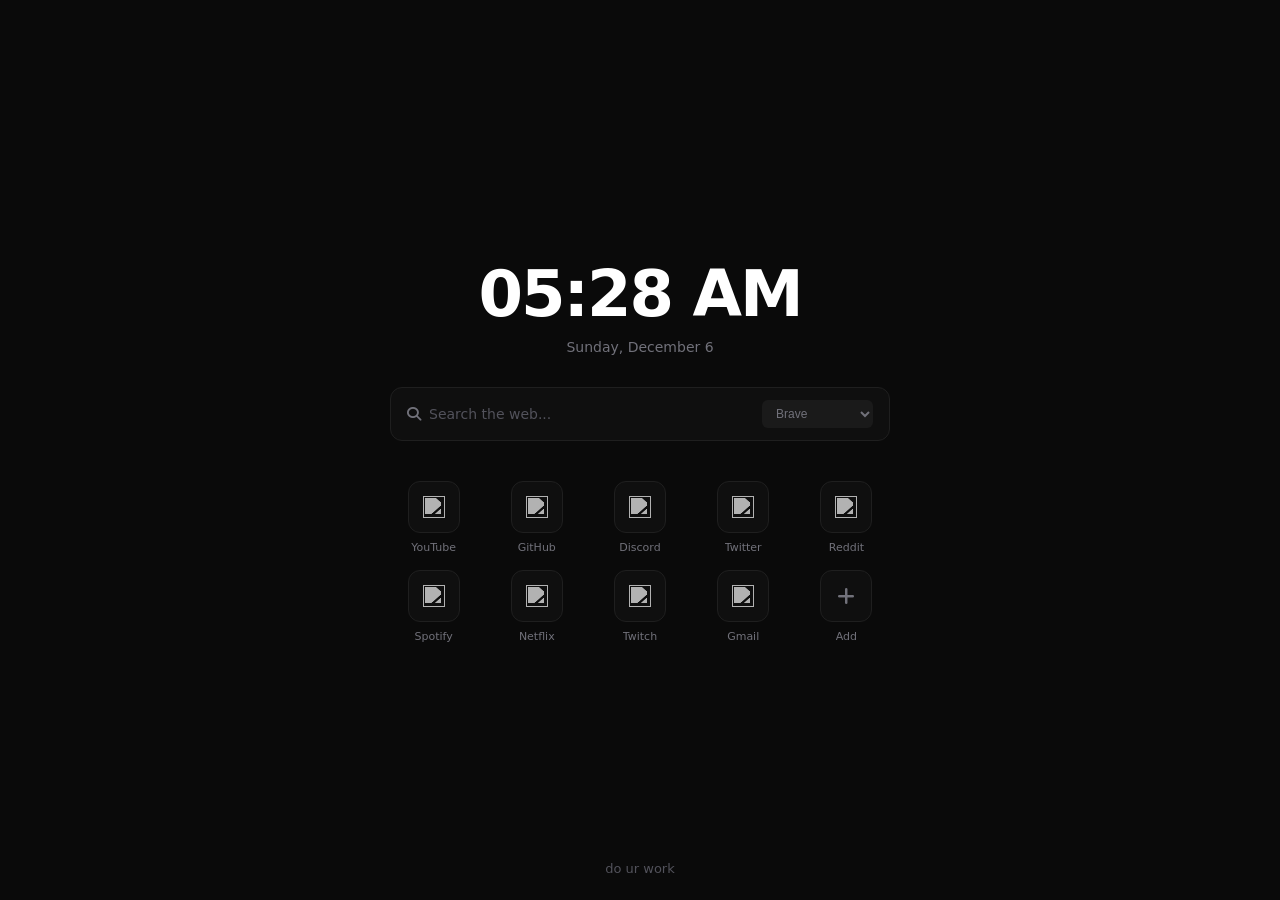
==== NT.html @ 21b17414 "ultra fixes!" ====
<!DOCTYPE html>
<html lang="en">

<head>
  <meta charset="UTF-8">
  <title>IXL | Dashboard</title>
  <link rel="stylesheet" href="https://cdnjs.cloudflare.com/ajax/libs/font-awesome/6.4.0/css/all.min.css">
  <style>
    * {
      box-sizing: border-box;
      margin: 0;
      padding: 0;
    }

    body {
      font-family: 'Inter', system-ui, sans-serif;
      background: #0a0a0a;
      color: #e4e4e7;
      min-height: 100vh;
      display: flex;
      flex-direction: column;
      align-items: center;
      justify-content: center;
      padding: 40px 20px;
    }

    .clock {
      font-size: 4rem;
      font-weight: 600;
      letter-spacing: -2px;
      margin-bottom: 8px;
      color: #ffffff;
    }

    .date {
      font-size: 14px;
      color: #71717a;
      margin-bottom: 32px;
    }

    .search-box {
      display: flex;
      align-items: center;
      gap: 8px;
      background: #0f0f0f;
      border: 1px solid #1f1f1f;
      border-radius: 12px;
      padding: 12px 16px;
      width: 100%;
      max-width: 500px;
      margin-bottom: 40px;
    }

    .search-box i {
      color: #71717a;
      font-size: 14px;
    }

    .search-box input {
      flex: 1;
      background: transparent;
      border: none;
      outline: none;
      color: #e4e4e7;
      font-size: 14px;
      font-family: inherit;
    }

    .search-box input::placeholder {
      color: #52525b;
    }

    .search-box select {
      background: #1a1a1a;
      border: none;
      border-radius: 6px;
      color: #71717a;
      padding: 6px 10px;
      font-size: 12px;
      cursor: pointer;
      outline: none;
    }

    .shortcuts {
      display: grid;
      grid-template-columns: repeat(5, 1fr);
      gap: 16px;
      max-width: 500px;
      width: 100%;
    }

    .shortcut {
      display: flex;
      flex-direction: column;
      align-items: center;
      gap: 8px;
      text-decoration: none;
      cursor: pointer;
    }

    .shortcut-icon {
      width: 52px;
      height: 52px;
      background: #0f0f0f;
      border: 1px solid #1f1f1f;
      border-radius: 12px;
      display: flex;
      align-items: center;
      justify-content: center;
      transition: all 0.15s;
    }

    .shortcut:hover .shortcut-icon {
      background: #1a1a1a;
      transform: translateY(-2px);
    }

    .shortcut-icon img {
      width: 22px;
      height: 22px;
      filter: brightness(0) invert(0.7);
    }

    .shortcut-icon i {
      font-size: 20px;
      color: #71717a;
    }

    .shortcut-label {
      font-size: 11px;
      color: #71717a;
      text-align: center;
      max-width: 60px;
      overflow: hidden;
      text-overflow: ellipsis;
      white-space: nowrap;
    }

    .shortcut:hover .shortcut-label {
      color: #e4e4e7;
    }

    .quote {
      position: fixed;
      bottom: 24px;
      font-size: 13px;
      color: #52525b;
      max-width: 400px;
      text-align: center;
    }

    .loader {
      position: fixed;
      inset: 0;
      background: rgba(0, 0, 0, 0.9);
      display: none;
      align-items: center;
      justify-content: center;
      z-index: 100;
    }

    .loader.show {
      display: flex;
    }

    .spinner {
      width: 32px;
      height: 32px;
      border: 2px solid #1f1f1f;
      border-top-color: #ffffff;
      border-radius: 50%;
      animation: spin 0.8s linear infinite;
    }

    @keyframes spin {
      to {
        transform: rotate(360deg);
      }
    }
  </style>
</head>

<body>
  <div class="loader" id="loader">
    <div class="spinner"></div>
  </div>

  <div class="clock" id="clock">00:00</div>
  <div class="date" id="date"></div>

  <form class="search-box" id="searchForm">
    <i class="fa-solid fa-magnifying-glass"></i>
    <input type="text" id="searchInput" placeholder="Search the web..." autocomplete="off">
    <select id="engine">
      <option value="https://search.brave.com/search?q=">Brave</option>
      <option value="https://duckduckgo.com/?q=">DuckDuckGo</option>
      <option value="https://www.bing.com/search?q=">Bing</option>
      <option value="https://www.qwant.com/?q=">Qwant</option>
    </select>
  </form>

  <div class="shortcuts" id="shortcuts">
    <a class="shortcut" data-url="https://youtube.com">
      <div class="shortcut-icon"><img src="https://cdn.jsdelivr.net/gh/simple-icons/simple-icons/icons/youtube.svg">
      </div>
      <span class="shortcut-label">YouTube</span>
    </a>
    <a class="shortcut" data-url="https://github.com">
      <div class="shortcut-icon"><img src="https://cdn.jsdelivr.net/gh/simple-icons/simple-icons/icons/github.svg">
      </div>
      <span class="shortcut-label">GitHub</span>
    </a>
    <a class="shortcut" data-url="https://discord.com">
      <div class="shortcut-icon"><img src="https://cdn.jsdelivr.net/gh/simple-icons/simple-icons/icons/discord.svg">
      </div>
      <span class="shortcut-label">Discord</span>
    </a>
    <a class="shortcut" data-url="https://twitter.com">
      <div class="shortcut-icon"><img src="https://cdn.jsdelivr.net/gh/simple-icons/simple-icons/icons/x.svg"></div>
      <span class="shortcut-label">Twitter</span>
    </a>
    <a class="shortcut" data-url="https://reddit.com">
      <div class="shortcut-icon"><img src="https://cdn.jsdelivr.net/gh/simple-icons/simple-icons/icons/reddit.svg">
      </div>
      <span class="shortcut-label">Reddit</span>
    </a>
    <a class="shortcut" data-url="https://spotify.com">
      <div class="shortcut-icon"><img src="https://cdn.jsdelivr.net/gh/simple-icons/simple-icons/icons/spotify.svg">
      </div>
      <span class="shortcut-label">Spotify</span>
    </a>
    <a class="shortcut" data-url="https://netflix.com">
      <div class="shortcut-icon"><img src="https://cdn.jsdelivr.net/gh/simple-icons/simple-icons/icons/netflix.svg">
      </div>
      <span class="shortcut-label">Netflix</span>
    </a>
    <a class="shortcut" data-url="https://twitch.tv">
      <div class="shortcut-icon"><img src="https://cdn.jsdelivr.net/gh/simple-icons/simple-icons/icons/twitch.svg">
      </div>
      <span class="shortcut-label">Twitch</span>
    </a>
    <a class="shortcut" data-url="https://mail.google.com">
      <div class="shortcut-icon"><img src="https://cdn.jsdelivr.net/gh/simple-icons/simple-icons/icons/gmail.svg"></div>
      <span class="shortcut-label">Gmail</span>
    </a>
    <div class="shortcut" id="addShortcut">
      <div class="shortcut-icon"><i class="fa-solid fa-plus"></i></div>
      <span class="shortcut-label">Add</span>
    </div>
  </div>

  <div class="quote" id="quote"></div>

  <script>
    const $ = s => document.querySelector(s);
    const nav = url => {
      // When framed inside the proxy browser, ask the parent to navigate the
      // active Scramjet tab. When opened standalone, navigate directly.
      try {
        if (window.parent && window.parent !== window) {
          $('#loader').classList.add('show');
          window.parent.postMessage({ type: 'navigate', url }, '*');
          return;
        }
      } catch {}
      window.location.href = url;
    };

    // Clock
function updateClock() {
  const now = new Date();

  $('#clock').textContent = now.toLocaleTimeString('en-US', {
    hour: '2-digit', 
    minute: '2-digit',
    hour12: true
  });

  $('#date').textContent = now.toLocaleDateString('en-US', {
    weekday: 'long',
    month: 'long',
    day: 'numeric'
  });
}

updateClock();
setInterval(updateClock, 1000);

    // Search
    const ENGINES = {
      brave: "https://search.brave.com/search?q=",
      duckduckgo: "https://duckduckgo.com/?q=",
      google: "https://www.google.com/search?q=",
      bing: "https://www.bing.com/search?q=",
      qwant: "https://www.qwant.com/?q=",
    };
    try {
      const saved = JSON.parse(localStorage.getItem("searchEngine") || '"brave"');
      if (ENGINES[saved]) $('#engine').value = ENGINES[saved];
    } catch {}
    $('#searchForm').onsubmit = e => {
      e.preventDefault();
      const q = $('#searchInput').value.trim();
      if (q) nav($('#engine').value + encodeURIComponent(q));
    };

    // Shortcuts
    $('#shortcuts').onclick = e => {
      const shortcut = e.target.closest('.shortcut[data-url]');
      const addBtn = e.target.closest('#addShortcut');

      if (shortcut) {
        e.preventDefault();
        nav(shortcut.dataset.url);
      } else if (addBtn) {
        const name = prompt("Shortcut name:");
        if (!name) return;
        let url = prompt("URL:");
        if (!url) return;
        if (!url.startsWith('http')) url = 'https://' + url;

        const shortcuts = JSON.parse(localStorage.getItem('shortcuts') || '[]');
        shortcuts.push({ name, url });
        localStorage.setItem('shortcuts', JSON.stringify(shortcuts));
        renderCustom();
      }
    };

    function renderCustom() {
      document.querySelectorAll('.custom-shortcut').forEach(e => e.remove());
      const shortcuts = JSON.parse(localStorage.getItem('shortcuts') || '[]');
      const addBtn = $('#addShortcut');

      shortcuts.forEach(s => {
        const div = document.createElement('div');
        div.className = 'shortcut custom-shortcut';
        div.dataset.url = s.url;
        const icon = document.createElement('div');
        icon.className = 'shortcut-icon';
        icon.innerHTML = '<i class="fa-solid fa-link"></i>';
        const label = document.createElement('span');
        label.className = 'shortcut-label';
        label.textContent = s.name;
        div.appendChild(icon);
        div.appendChild(label);
        addBtn.before(div);
      });
    }

    // Quote
    const quotes = [
    "so tuff",
    "it is what it is",
    "do ur work",
    "this is what happens when u dont touch grass",
    "FULL BOX",
    "FULL PIECE",
    "200!",
    "press esc + refresh + power button for hacks",
    "press ctrl+x to hide your screen",
    "change the tab title and favicon in settings",
    "TEACHERR!",
    "lebron lebron lebronn james",
    "lebron is OUR goat"
];
    $('#quote').textContent = quotes[Math.floor(Math.random() * quotes.length)];

    renderCustom();
  </script>
</body>

</html>
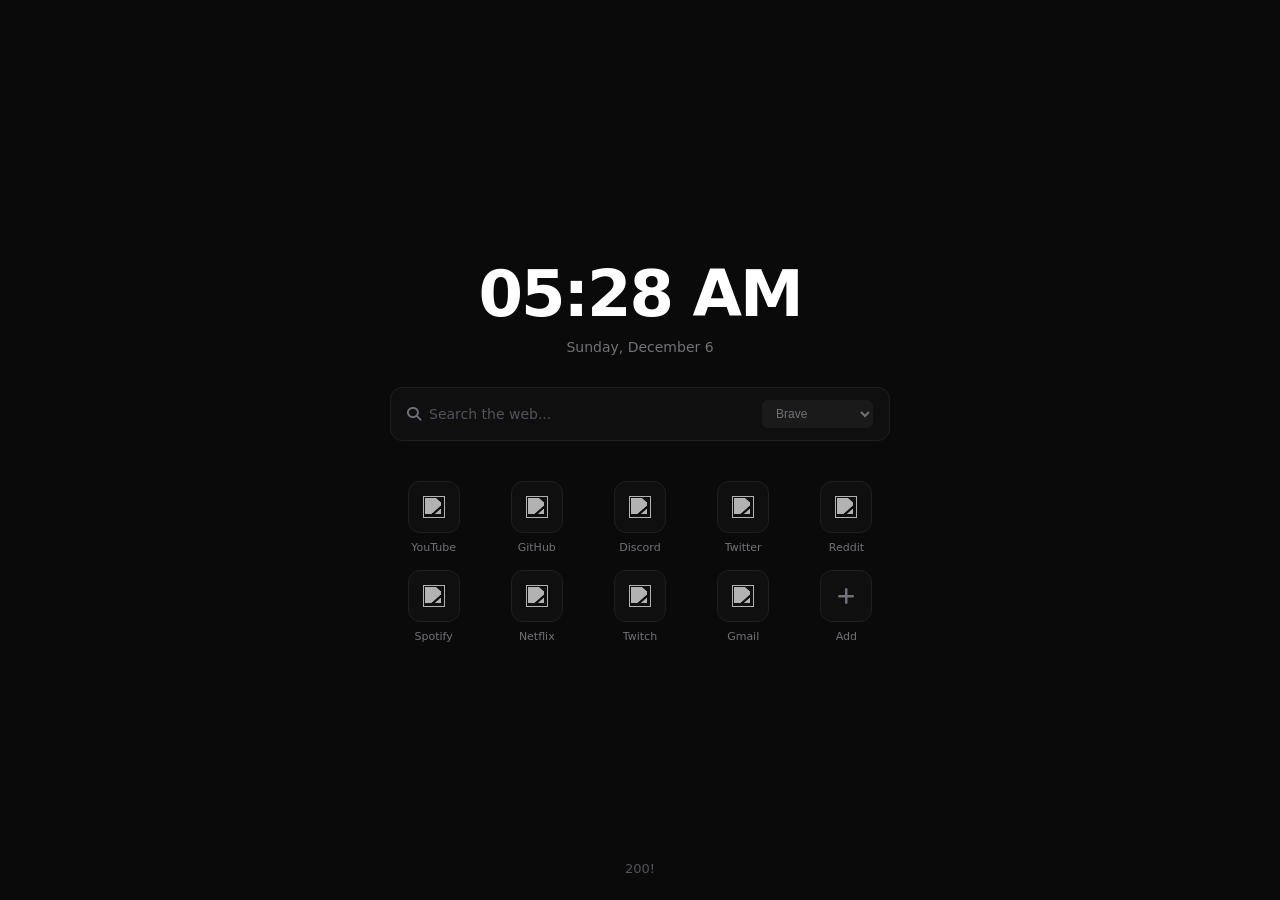
==== commit 2ac0e654: "Update social media links in NT.html" ====
--- a/NT.html
+++ b/NT.html
@@ -215,11 +215,11 @@
       </div>
       <span class="shortcut-label">Discord</span>
     </a>
-    <a class="shortcut" data-url="https://twitter.com">
+    <a class="shortcut" data-url="https://x.com">
       <div class="shortcut-icon"><img src="https://cdn.jsdelivr.net/gh/simple-icons/simple-icons/icons/x.svg"></div>
       <span class="shortcut-label">Twitter</span>
     </a>
-    <a class="shortcut" data-url="https://reddit.com">
+    <a class="shortcut" data-url="https://reddit-viewer.com">
       <div class="shortcut-icon"><img src="https://cdn.jsdelivr.net/gh/simple-icons/simple-icons/icons/reddit.svg">
       </div>
       <span class="shortcut-label">Reddit</span>
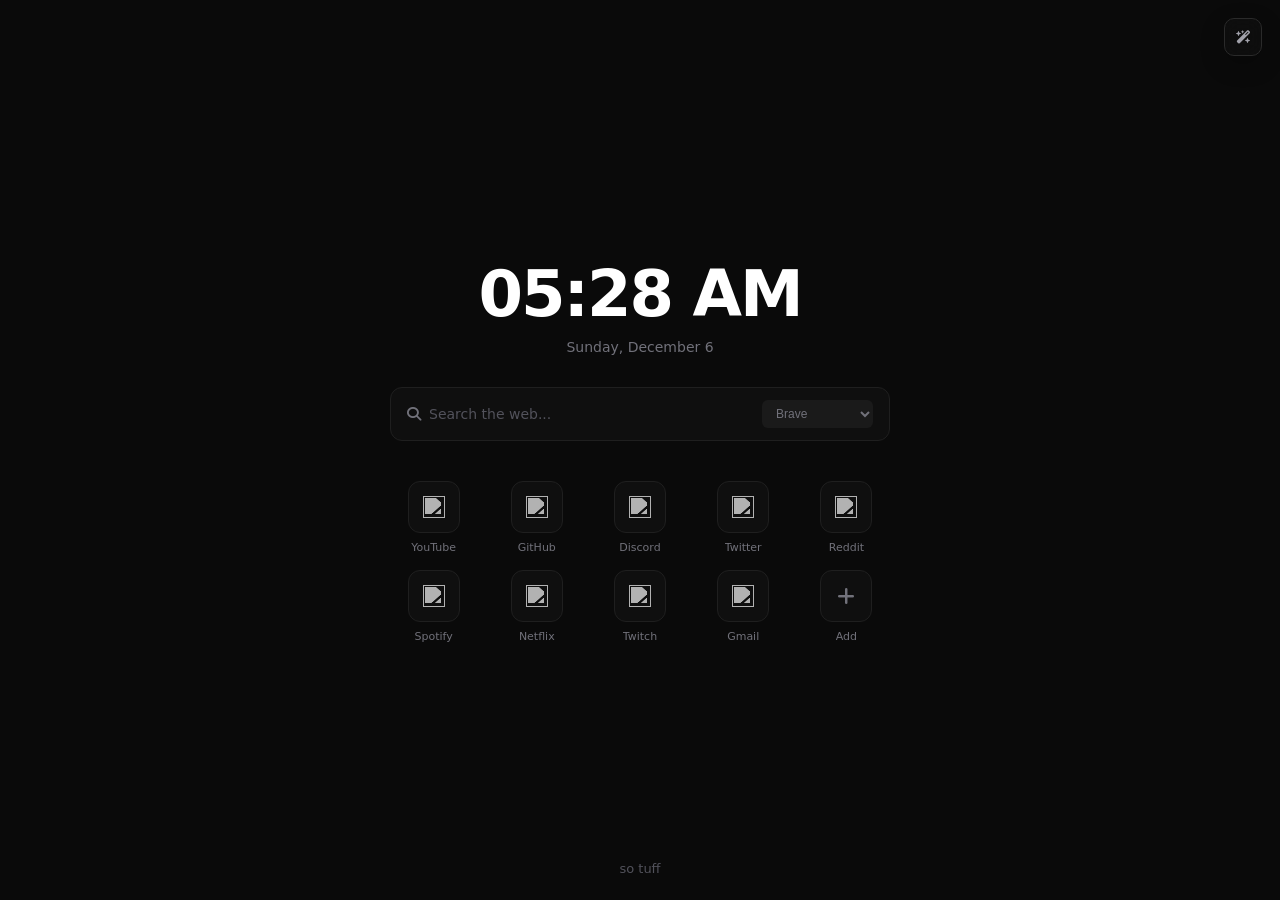
==== commit ba1d366c: "themes and new tab backgrounds" ====
--- a/NT.html
+++ b/NT.html
@@ -15,6 +15,9 @@
     body {
       font-family: 'Inter', system-ui, sans-serif;
       background: #0a0a0a;
+      background-size: cover;
+      background-position: center;
+      background-attachment: fixed;
       color: #e4e4e7;
       min-height: 100vh;
       display: flex;
@@ -89,7 +92,127 @@
       width: 100%;
     }
 
+    .page-controls {
+      position: fixed;
+      top: 64px;
+      right: 18px;
+      min-width: 220px;
+      padding: 10px;
+      background: rgba(15, 15, 15, 0.86);
+      border: 1px solid #2a2a2a;
+      border-radius: 12px;
+      box-shadow: 0 12px 32px rgba(0, 0, 0, 0.28);
+      backdrop-filter: blur(12px);
+      z-index: 2;
+    }
+
+    .page-controls.is-hidden {
+      display: none;
+    }
+
+    #appearanceToggle {
+      position: fixed;
+      top: 18px;
+      right: 18px;
+      width: 38px;
+      height: 38px;
+      border: 1px solid #2a2a2a;
+      border-radius: 10px;
+      background: rgba(15, 15, 15, 0.9);
+      color: #a1a1aa;
+      cursor: pointer;
+      box-shadow: 0 8px 24px rgba(0, 0, 0, 0.24);
+      backdrop-filter: blur(12px);
+      z-index: 3;
+    }
+
+    #appearanceToggle:hover,
+    #appearanceToggle[aria-expanded="true"] {
+      border-color: #52525b;
+      color: #e4e4e7;
+      background: #1a1a1a;
+    }
+
+    .appearance-heading {
+      display: flex;
+      align-items: center;
+      gap: 7px;
+      margin: 0 2px 8px;
+      color: #e4e4e7;
+      font-size: 12px;
+      font-weight: 600;
+    }
+
+    .appearance-heading i {
+      color: #8b5cf6;
+      font-size: 11px;
+    }
+
+    .appearance-actions {
+      display: grid;
+      grid-template-columns: 1fr 1fr;
+      gap: 6px;
+    }
+
+    .appearance-actions button,
+    .color-control {
+      display: flex;
+      align-items: center;
+      justify-content: center;
+      gap: 7px;
+      height: 32px;
+      padding: 0 9px;
+      background: #0f0f0f;
+      border: 1px solid #2a2a2a;
+      border-radius: 7px;
+      color: #e4e4e7;
+      font: inherit;
+      font-size: 11px;
+      cursor: pointer;
+    }
+
+    .color-control {
+      justify-content: flex-start;
+      grid-column: 1 / -1;
+      color: #a1a1aa;
+    }
+
+    .color-control input {
+      width: 25px;
+      height: 22px;
+      margin-left: auto;
+      padding: 2px;
+      border: 1px solid #3f3f46;
+      border-radius: 5px;
+      background: transparent;
+      cursor: pointer;
+    }
+
+    .appearance-actions button:hover,
+    .color-control:hover {
+      background: #1a1a1a;
+      border-color: #52525b;
+    }
+
+    .appearance-actions button i {
+      color: #a1a1aa;
+    }
+
+    @media (max-width: 600px) {
+      #appearanceToggle {
+        top: 12px;
+        right: 12px;
+      }
+
+      .page-controls {
+        top: 58px;
+        right: 12px;
+        min-width: 196px;
+      }
+    }
+
     .shortcut {
+      position: relative;
       display: flex;
       flex-direction: column;
       align-items: center;
@@ -140,6 +263,31 @@
       color: #e4e4e7;
     }
 
+    .shortcut-remove {
+      position: absolute;
+      top: -5px;
+      right: 8px;
+      width: 18px;
+      height: 18px;
+      padding: 0;
+      border: 1px solid #2a2a2a;
+      border-radius: 50%;
+      background: #0f0f0f;
+      color: #71717a;
+      cursor: pointer;
+      opacity: 0;
+      transition: opacity 0.15s;
+    }
+
+    .shortcut:hover .shortcut-remove,
+    .shortcut-remove:focus {
+      opacity: 1;
+    }
+
+    .shortcut-remove:hover {
+      color: #ef4444;
+    }
+
     .quote {
       position: fixed;
       bottom: 24px;
@@ -183,6 +331,19 @@
 <body>
   <div class="loader" id="loader">
     <div class="spinner"></div>
+  </div>
+
+  <button id="appearanceToggle" type="button" aria-expanded="false" aria-controls="appearancePanel" title="Open appearance settings">
+    <i class="fa-solid fa-wand-magic-sparkles"></i>
+  </button>
+
+  <div class="page-controls is-hidden" id="appearancePanel" aria-label="New tab appearance">
+    <div class="appearance-heading"><i class="fa-solid fa-wand-magic-sparkles"></i><span>Appearance</span></div>
+    <div class="appearance-actions">
+      <label class="color-control">Background color<input id="backgroundColor" type="color" value="#0a0a0a" title="Change background color"></label>
+      <button id="backgroundImage" type="button" title="Set a background image"><i class="fa-regular fa-image"></i><span>Image</span></button>
+      <button id="resetBackground" type="button" title="Reset the background"><i class="fa-solid fa-rotate-left"></i><span>Reset</span></button>
+    </div>
   </div>
 
   <div class="clock" id="clock">00:00</div>
@@ -200,49 +361,6 @@
   </form>
 
   <div class="shortcuts" id="shortcuts">
-    <a class="shortcut" data-url="https://youtube.com">
-      <div class="shortcut-icon"><img src="https://cdn.jsdelivr.net/gh/simple-icons/simple-icons/icons/youtube.svg">
-      </div>
-      <span class="shortcut-label">YouTube</span>
-    </a>
-    <a class="shortcut" data-url="https://github.com">
-      <div class="shortcut-icon"><img src="https://cdn.jsdelivr.net/gh/simple-icons/simple-icons/icons/github.svg">
-      </div>
-      <span class="shortcut-label">GitHub</span>
-    </a>
-    <a class="shortcut" data-url="https://discord.com">
-      <div class="shortcut-icon"><img src="https://cdn.jsdelivr.net/gh/simple-icons/simple-icons/icons/discord.svg">
-      </div>
-      <span class="shortcut-label">Discord</span>
-    </a>
-    <a class="shortcut" data-url="https://x.com">
-      <div class="shortcut-icon"><img src="https://cdn.jsdelivr.net/gh/simple-icons/simple-icons/icons/x.svg"></div>
-      <span class="shortcut-label">Twitter</span>
-    </a>
-    <a class="shortcut" data-url="https://reddit-viewer.com">
-      <div class="shortcut-icon"><img src="https://cdn.jsdelivr.net/gh/simple-icons/simple-icons/icons/reddit.svg">
-      </div>
-      <span class="shortcut-label">Reddit</span>
-    </a>
-    <a class="shortcut" data-url="https://spotify.com">
-      <div class="shortcut-icon"><img src="https://cdn.jsdelivr.net/gh/simple-icons/simple-icons/icons/spotify.svg">
-      </div>
-      <span class="shortcut-label">Spotify</span>
-    </a>
-    <a class="shortcut" data-url="https://netflix.com">
-      <div class="shortcut-icon"><img src="https://cdn.jsdelivr.net/gh/simple-icons/simple-icons/icons/netflix.svg">
-      </div>
-      <span class="shortcut-label">Netflix</span>
-    </a>
-    <a class="shortcut" data-url="https://twitch.tv">
-      <div class="shortcut-icon"><img src="https://cdn.jsdelivr.net/gh/simple-icons/simple-icons/icons/twitch.svg">
-      </div>
-      <span class="shortcut-label">Twitch</span>
-    </a>
-    <a class="shortcut" data-url="https://mail.google.com">
-      <div class="shortcut-icon"><img src="https://cdn.jsdelivr.net/gh/simple-icons/simple-icons/icons/gmail.svg"></div>
-      <span class="shortcut-label">Gmail</span>
-    </a>
     <div class="shortcut" id="addShortcut">
       <div class="shortcut-icon"><i class="fa-solid fa-plus"></i></div>
       <span class="shortcut-label">Add</span>
@@ -253,6 +371,20 @@
 
   <script>
     const $ = s => document.querySelector(s);
+    const appearanceToggle = $('#appearanceToggle');
+    const appearancePanel = $('#appearancePanel');
+    const setAppearanceOpen = open => {
+      appearancePanel.classList.toggle('is-hidden', !open);
+      appearanceToggle.setAttribute('aria-expanded', String(open));
+      appearanceToggle.title = open ? 'Close appearance settings' : 'Open appearance settings';
+    };
+    appearanceToggle.onclick = () => setAppearanceOpen(appearancePanel.classList.contains('is-hidden'));
+    document.addEventListener('click', e => {
+      if (!appearancePanel.contains(e.target) && !appearanceToggle.contains(e.target) && !appearancePanel.classList.contains('is-hidden')) {
+        setAppearanceOpen(false);
+      }
+    });
+
     const nav = url => {
       // When framed inside the proxy browser, ask the parent to navigate the
       // active Scramjet tab. When opened standalone, navigate directly.
@@ -304,48 +436,128 @@
       if (q) nav($('#engine').value + encodeURIComponent(q));
     };
 
-    // Shortcuts
+    // New-tab appearance
+    const backgroundColor = $('#backgroundColor');
+    const savedBackgroundColor = localStorage.getItem('newTabBackgroundColor') || '#0a0a0a';
+    const savedBackgroundImage = localStorage.getItem('newTabBackgroundImage') || '';
+    backgroundColor.value = savedBackgroundColor;
+    document.body.style.backgroundColor = savedBackgroundColor;
+    const applyBackgroundImage = image => {
+      const safeImage = image.replace(/["\\)]/g, '\\$&');
+      document.body.style.backgroundImage = image ? `url(${safeImage})` : 'none';
+    };
+    applyBackgroundImage(savedBackgroundImage);
+    backgroundColor.oninput = () => {
+      localStorage.setItem('newTabBackgroundColor', backgroundColor.value);
+      document.body.style.backgroundColor = backgroundColor.value;
+    };
+    $('#backgroundImage').onclick = () => {
+      const image = prompt('Image URL (leave blank to remove):', localStorage.getItem('newTabBackgroundImage') || '');
+      if (image === null) return;
+      const trimmed = image.trim();
+      if (trimmed && !/^https?:\/\//i.test(trimmed) && !/^data:image\//i.test(trimmed)) {
+        alert('Use an http(s) image URL.');
+        return;
+      }
+      if (trimmed) localStorage.setItem('newTabBackgroundImage', trimmed);
+      else localStorage.removeItem('newTabBackgroundImage');
+      applyBackgroundImage(trimmed);
+    };
+    $('#resetBackground').onclick = () => {
+      localStorage.removeItem('newTabBackgroundColor');
+      localStorage.removeItem('newTabBackgroundImage');
+      backgroundColor.value = '#0a0a0a';
+      document.body.style.backgroundColor = '#0a0a0a';
+      applyBackgroundImage('');
+    };
+
+    // Shortcuts. The first load migrates the old custom-only list, then the
+    // complete list is persisted so built-in shortcuts can be removed too.
+    const DEFAULT_SHORTCUTS = [
+      ['YouTube', 'https://youtube.com', 'youtube'],
+      ['GitHub', 'https://github.com', 'github'],
+      ['Discord', 'https://discord.com', 'discord'],
+      ['Twitter', 'https://x.com', 'x'],
+      ['Reddit', 'https://reddit-viewer.com', 'reddit'],
+      ['Spotify', 'https://spotify.com', 'spotify'],
+      ['Netflix', 'https://netflix.com', 'netflix'],
+      ['Twitch', 'https://twitch.tv', 'twitch'],
+      ['Gmail', 'https://mail.google.com', 'gmail'],
+    ].map(([name, url, icon]) => ({ name, url, icon }));
+
+    function getShortcuts() {
+      try {
+        if (localStorage.getItem('newTabShortcuts') === null) {
+          const oldCustom = JSON.parse(localStorage.getItem('shortcuts') || '[]');
+          const initial = DEFAULT_SHORTCUTS.concat(Array.isArray(oldCustom) ? oldCustom : []);
+          localStorage.setItem('newTabShortcuts', JSON.stringify(initial));
+          return initial;
+        }
+        const stored = JSON.parse(localStorage.getItem('newTabShortcuts') || '[]');
+        return Array.isArray(stored) ? stored : [];
+      } catch {
+        return [];
+      }
+    }
+
+    function renderShortcuts() {
+      const container = $('#shortcuts');
+      const addBtn = $('#addShortcut');
+      container.querySelectorAll('.saved-shortcut').forEach(e => e.remove());
+      getShortcuts().forEach((shortcut, index) => {
+        const div = document.createElement('div');
+        div.className = 'shortcut saved-shortcut';
+        div.dataset.url = shortcut.url;
+        div.dataset.index = index;
+        const icon = document.createElement('div');
+        icon.className = 'shortcut-icon';
+        if (shortcut.icon) {
+          const image = document.createElement('img');
+          image.src = `https://cdn.jsdelivr.net/gh/simple-icons/simple-icons/icons/${shortcut.icon}.svg`;
+          image.alt = '';
+          icon.appendChild(image);
+        } else {
+          icon.innerHTML = '<i class="fa-solid fa-link"></i>';
+        }
+        const label = document.createElement('span');
+        label.className = 'shortcut-label';
+        label.textContent = shortcut.name || shortcut.url;
+        const remove = document.createElement('button');
+        remove.className = 'shortcut-remove';
+        remove.type = 'button';
+        remove.title = `Remove ${shortcut.name || shortcut.url}`;
+        remove.setAttribute('aria-label', `Remove ${shortcut.name || shortcut.url}`);
+        remove.textContent = '×';
+        div.append(icon, label, remove);
+        addBtn.before(div);
+      });
+    }
+
     $('#shortcuts').onclick = e => {
-      const shortcut = e.target.closest('.shortcut[data-url]');
+      const remove = e.target.closest('.shortcut-remove');
+      const shortcut = e.target.closest('.saved-shortcut');
       const addBtn = e.target.closest('#addShortcut');
 
-      if (shortcut) {
-        e.preventDefault();
+      if (remove && shortcut) {
+        e.stopPropagation();
+        const shortcuts = getShortcuts();
+        shortcuts.splice(Number(shortcut.dataset.index), 1);
+        localStorage.setItem('newTabShortcuts', JSON.stringify(shortcuts));
+        renderShortcuts();
+      } else if (shortcut) {
         nav(shortcut.dataset.url);
       } else if (addBtn) {
-        const name = prompt("Shortcut name:");
+        const name = prompt('Shortcut name:');
         if (!name) return;
-        let url = prompt("URL:");
+        let url = prompt('URL:');
         if (!url) return;
-        if (!url.startsWith('http')) url = 'https://' + url;
-
-        const shortcuts = JSON.parse(localStorage.getItem('shortcuts') || '[]');
-        shortcuts.push({ name, url });
-        localStorage.setItem('shortcuts', JSON.stringify(shortcuts));
-        renderCustom();
-      }
-    };
-
-    function renderCustom() {
-      document.querySelectorAll('.custom-shortcut').forEach(e => e.remove());
-      const shortcuts = JSON.parse(localStorage.getItem('shortcuts') || '[]');
-      const addBtn = $('#addShortcut');
-
-      shortcuts.forEach(s => {
-        const div = document.createElement('div');
-        div.className = 'shortcut custom-shortcut';
-        div.dataset.url = s.url;
-        const icon = document.createElement('div');
-        icon.className = 'shortcut-icon';
-        icon.innerHTML = '<i class="fa-solid fa-link"></i>';
-        const label = document.createElement('span');
-        label.className = 'shortcut-label';
-        label.textContent = s.name;
-        div.appendChild(icon);
-        div.appendChild(label);
-        addBtn.before(div);
-      });
-    }
+        if (!/^https?:\/\//i.test(url)) url = 'https://' + url;
+        const shortcuts = getShortcuts();
+        shortcuts.push({ name: name.trim(), url: url.trim() });
+        localStorage.setItem('newTabShortcuts', JSON.stringify(shortcuts));
+        renderShortcuts();
+      }
+    };
 
     // Quote
     const quotes = [
@@ -365,7 +577,7 @@
 ];
     $('#quote').textContent = quotes[Math.floor(Math.random() * quotes.length)];
 
-    renderCustom();
+    renderShortcuts();
   </script>
 </body>
 
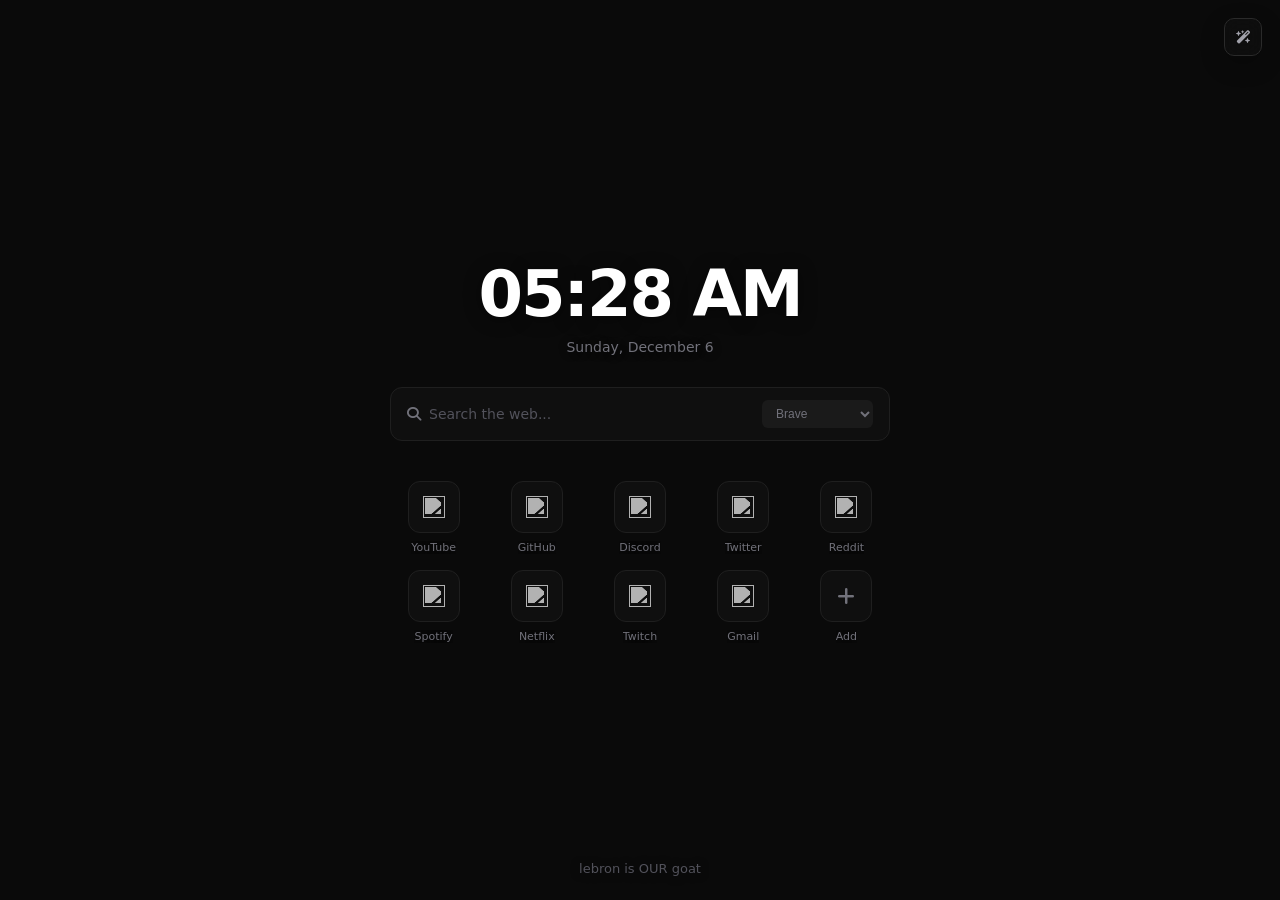
==== commit f3519f66: "bug fixes!" ====
--- a/NT.html
+++ b/NT.html
@@ -33,12 +33,14 @@
       letter-spacing: -2px;
       margin-bottom: 8px;
       color: #ffffff;
+      text-shadow: 0 2px 18px rgba(0, 0, 0, 0.45);
     }
 
     .date {
       font-size: 14px;
       color: #71717a;
       margin-bottom: 32px;
+      text-shadow: 0 1px 10px rgba(0, 0, 0, 0.4);
     }
 
     .search-box {
@@ -257,6 +259,7 @@
       overflow: hidden;
       text-overflow: ellipsis;
       white-space: nowrap;
+      text-shadow: 0 1px 8px rgba(0, 0, 0, 0.5);
     }
 
     .shortcut:hover .shortcut-label {
@@ -295,6 +298,7 @@
       color: #52525b;
       max-width: 400px;
       text-align: center;
+      text-shadow: 0 1px 8px rgba(0, 0, 0, 0.5);
     }
 
     .loader {
@@ -343,6 +347,7 @@
       <label class="color-control">Background color<input id="backgroundColor" type="color" value="#0a0a0a" title="Change background color"></label>
       <button id="backgroundImage" type="button" title="Set a background image"><i class="fa-regular fa-image"></i><span>Image</span></button>
       <button id="resetBackground" type="button" title="Reset the background"><i class="fa-solid fa-rotate-left"></i><span>Reset</span></button>
+      <input id="backgroundFile" type="file" accept="image/*" hidden>
     </div>
   </div>
 
@@ -438,6 +443,7 @@
 
     // New-tab appearance
     const backgroundColor = $('#backgroundColor');
+    const backgroundFile = $('#backgroundFile');
     const savedBackgroundColor = localStorage.getItem('newTabBackgroundColor') || '#0a0a0a';
     const savedBackgroundImage = localStorage.getItem('newTabBackgroundImage') || '';
     backgroundColor.value = savedBackgroundColor;
@@ -451,17 +457,27 @@
       localStorage.setItem('newTabBackgroundColor', backgroundColor.value);
       document.body.style.backgroundColor = backgroundColor.value;
     };
-    $('#backgroundImage').onclick = () => {
-      const image = prompt('Image URL (leave blank to remove):', localStorage.getItem('newTabBackgroundImage') || '');
-      if (image === null) return;
-      const trimmed = image.trim();
-      if (trimmed && !/^https?:\/\//i.test(trimmed) && !/^data:image\//i.test(trimmed)) {
-        alert('Use an http(s) image URL.');
+    $('#backgroundImage').onclick = () => backgroundFile.click();
+    backgroundFile.onchange = () => {
+      const file = backgroundFile.files?.[0];
+      if (!file) return;
+      if (!file.type.startsWith('image/')) {
+        alert('Please choose an image file.');
+        backgroundFile.value = '';
         return;
       }
-      if (trimmed) localStorage.setItem('newTabBackgroundImage', trimmed);
-      else localStorage.removeItem('newTabBackgroundImage');
-      applyBackgroundImage(trimmed);
+      const reader = new FileReader();
+      reader.onload = () => {
+        const image = String(reader.result || '');
+        try {
+          localStorage.setItem('newTabBackgroundImage', image);
+          applyBackgroundImage(image);
+        } catch {
+          alert('That image is too large to save. Please choose a smaller image.');
+        }
+        backgroundFile.value = '';
+      };
+      reader.readAsDataURL(file);
     };
     $('#resetBackground').onclick = () => {
       localStorage.removeItem('newTabBackgroundColor');
